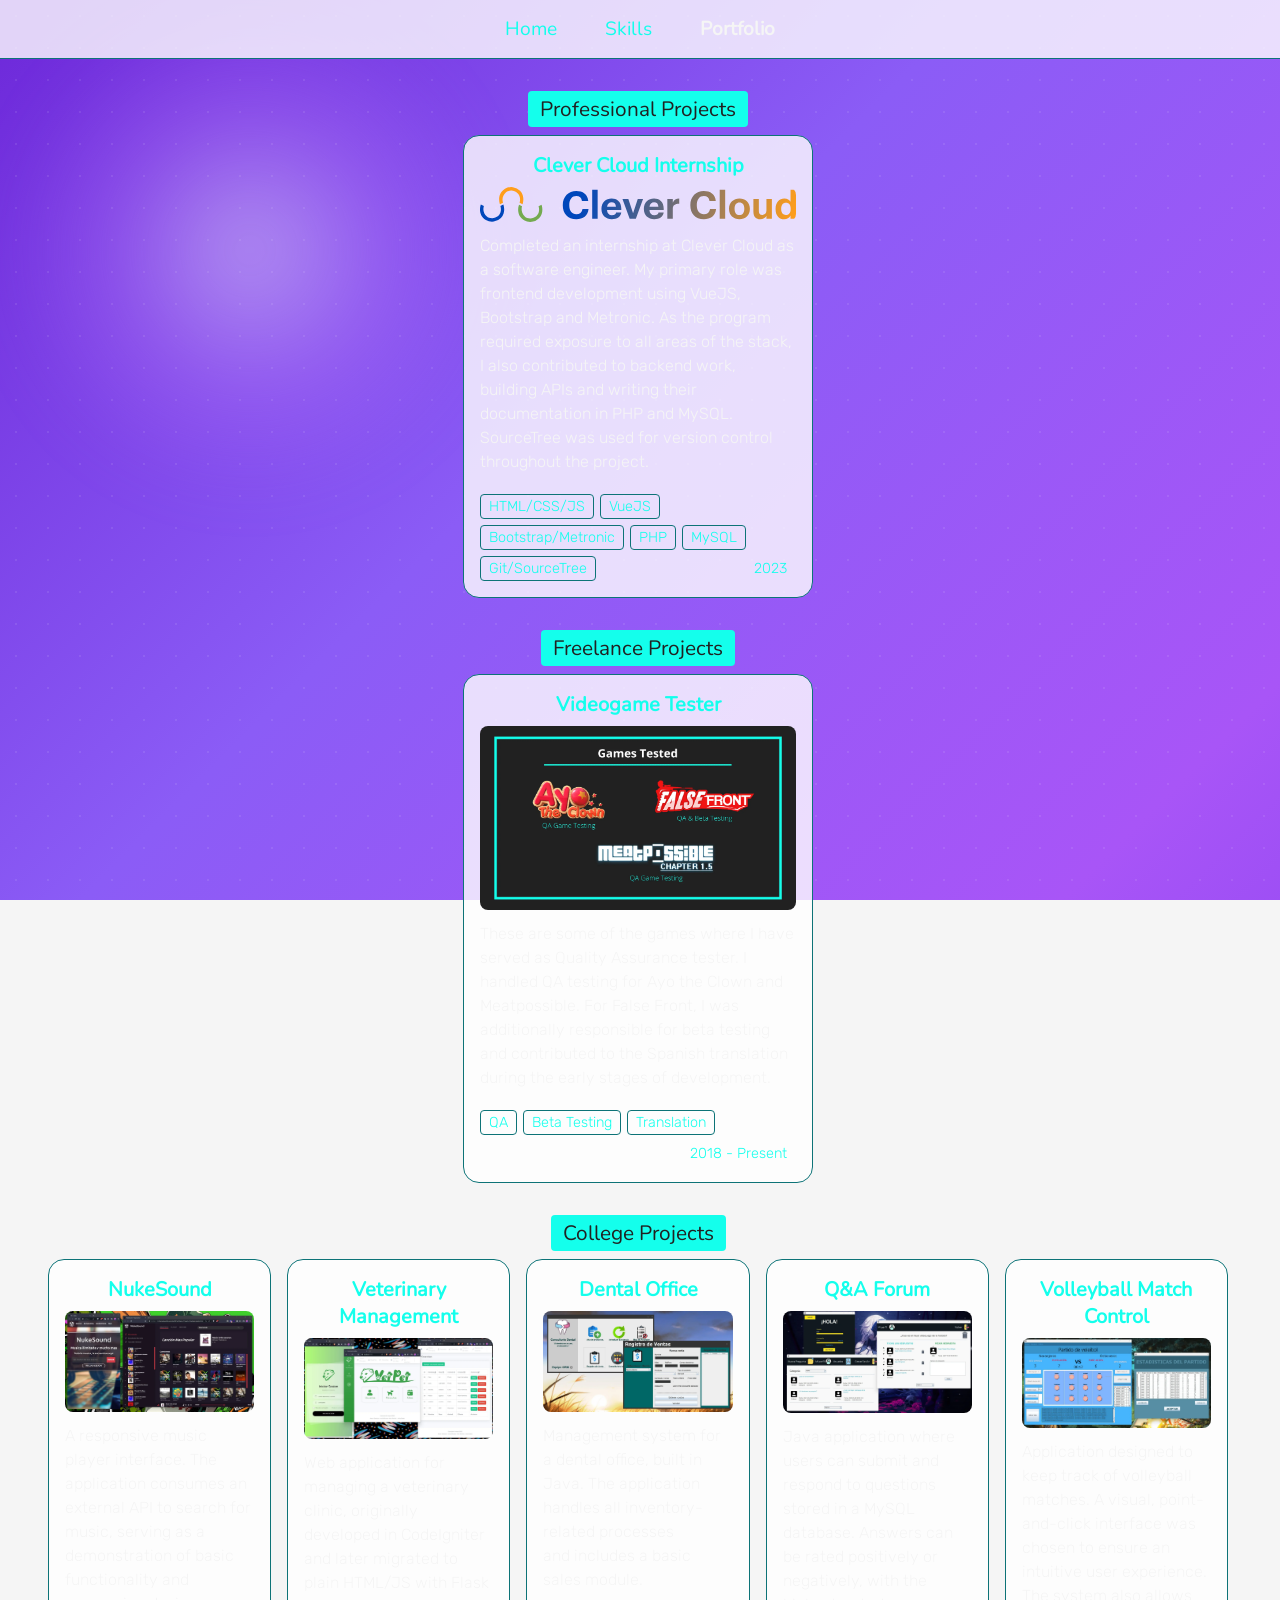
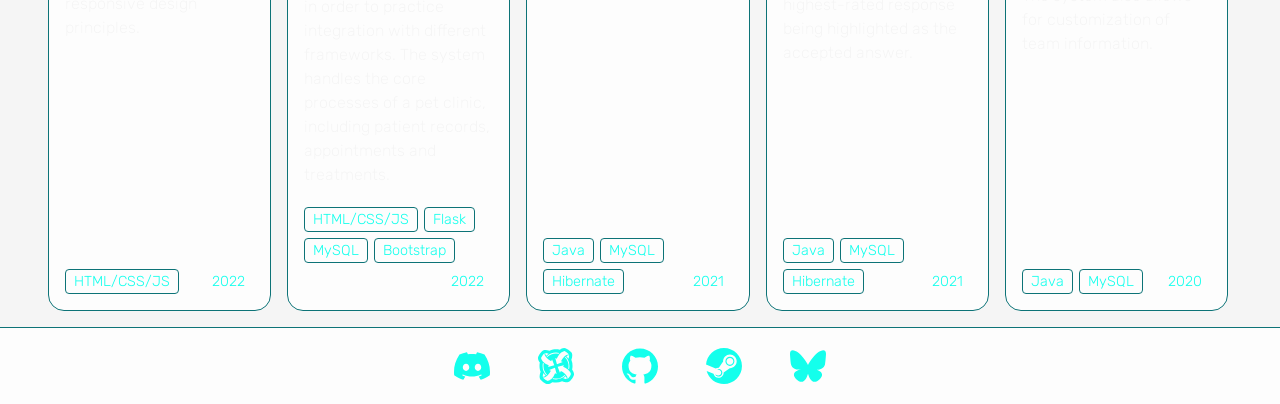
==== portfolio.html @ 5410a44b "Updated portfolio - refactor" ====
﻿<!DOCTYPE html>
<html lang="en">
  <head>
    <meta charset="UTF-8" />
    <meta name="viewport" content="width=device-width, initial-scale=1.0" />
    <meta name="theme-color" content="#212121" media="(prefers-color-scheme: dark)" />
    <meta name="theme-color" content="#f5f5f5" media="(prefers-color-scheme: light)" />
    <link rel="shortcut icon" href="./assets/icons/favicon.ico" type="image/x-icon" />
    <meta property="og:title" content="Lyzz Dev" />
    <meta property="og:url" content="https://www.lyzzcl.dev/" />
    <meta property="og:image" content="https://www.lyzzcl.dev/assets/imgs/OG-Image.webp" />
    <meta property="og:description" content="My Skills & Portfolio" />
    <link rel="stylesheet" href="./css/styles.css" />
    <link rel="stylesheet" href="./css/desktop.css" media="screen and (min-width: 768px)" />
<title>LyzzCL | Portfolio</title>
  </head>
  <body>
    <a href="#main-content" class="skip-link">Skip to main content</a>

    <div class="bg-animation" aria-hidden="true"></div>

    <nav class="navbar" aria-label="Main navigation">
      <a href="./index.html">Home</a>
      <a href="./skills.html">Skills</a>
      <a href="./portfolio.html" aria-current="page">Portfolio</a>
    </nav>

    <main id="main-content" class="page portfolio-page">
      <div class="portfolio-list">
        <section class="portfolio-section">
          <h3>Professional Projects</h3>
          <div class="cards">
            <article class="project-card">
              <h4>Clever Cloud Internship</h4>
              <figure>
                <img src="./assets/imgs/CleverCloudLogo.svg" alt="Clever Cloud Logo" loading="lazy" />
                <figcaption>
                  Completed an internship at Clever Cloud as a software engineer. My primary role was frontend development using VueJS, Bootstrap and Metronic. As the program required exposure to all areas of the stack, I also contributed to backend work, building APIs and writing their documentation in PHP and MySQL. SourceTree was used for version control throughout the project.
                </figcaption>
              </figure>
              <ul>
                <li>HTML/CSS/JS</li>
                <li>VueJS</li>
                <li>Bootstrap/Metronic</li>
                <li>PHP</li>
                <li>MySQL</li>
                <li>Git/SourceTree</li>
                <li>2023</li>
              </ul>
            </article>
          </div>
        </section>

        <section class="portfolio-section">
          <h3>Freelance Projects</h3>
          <div class="cards">
            <article class="project-card">
              <h4>Videogame Tester</h4>
              <figure>
                <img src="./assets/imgs/GameTesting.webp" alt="Image with the logos of some games I have worked on: Ayo the Clown, False Front, Meatpossible Chapter 1.5" />
                <figcaption>
                  These are some of the games where I have served as Quality Assurance tester. I handled QA testing for Ayo the Clown and Meatpossible. For False Front, I was additionally responsible for beta testing and contributed to the Spanish translation during the early stages of development.
                </figcaption>
              </figure>
              <ul>
                <li>QA</li>
                <li>Beta Testing</li>
                <li>Translation</li>
                <li>2018 - Present</li>
              </ul>
            </article>
          </div>
        </section>

        <section class="portfolio-section">
          <h3>College Projects</h3>
          <div class="cards">
            <article class="project-card">
              <h4>NukeSound</h4>
              <figure>
                <img src="./assets/imgs/Nukesound2022.webp" alt="" loading="lazy" />
                <figcaption>
                  A responsive music player interface. The application consumes an external API to search for music, serving as a demonstration of basic functionality and responsive design principles.
                </figcaption>
              </figure>
              <ul>
                <li>HTML/CSS/JS</li>
                <li>2022</li>
              </ul>
            </article>

            <article class="project-card">
              <h4>Veterinary Management</h4>
              <figure>
                <img src="./assets/imgs/VetPet2022.webp" alt="" loading="lazy" />
                <figcaption>
                  Web application for managing a veterinary clinic, originally developed in CodeIgniter and later migrated to plain HTML/JS with Flask in order to practice integration with different frameworks. The system handles the core processes of a pet clinic, including patient records, appointments and treatments.
                </figcaption>
              </figure>
              <ul>
                <li>HTML/CSS/JS</li>
                <li>Flask</li>
                <li>MySQL</li>
                <li>Bootstrap</li>
                <li>2022</li>
              </ul>
            </article>

            <article class="project-card">
              <h4>Dental Office</h4>
              <figure>
                <img src="./assets/imgs/ConsultorioDental2021.webp" alt="" loading="lazy" />
                <figcaption>
                  Management system for a dental office, built in Java. The application handles all inventory-related processes and includes a basic sales module.
                </figcaption>
              </figure>
              <ul>
                <li>Java</li>
                <li>MySQL</li>
                <li>Hibernate</li>
                <li>2021</li>
              </ul>
            </article>

            <article class="project-card">
              <h4>Q&A Forum</h4>
              <figure>
                <img src="./assets/imgs/Foro2021.webp" alt="" loading="lazy" />
                <figcaption>
                  Java application where users can submit and respond to questions stored in a MySQL database. Answers can be rated positively or negatively, with the highest-rated response being highlighted as the accepted answer.
                </figcaption>
              </figure>
              <ul>
                <li>Java</li>
                <li>MySQL</li>
                <li>Hibernate</li>
                <li>2021</li>
              </ul>
            </article>

            <article class="project-card">
              <h4>Volleyball Match Control</h4>
              <figure>
                <img src="./assets/imgs/Voleibol2020.webp" alt="" loading="lazy" />
                <figcaption>
                  Application designed to keep track of volleyball matches. A visual, point-and-click interface was chosen to ensure an intuitive user experience. The system also allows for customization of team information.
                </figcaption>
              </figure>
              <ul>
                <li>Java</li>
                <li>MySQL</li>
                <li>2020</li>
              </ul>
            </article>
          </div>
        </section>
      </div>
    </main>

    <footer class="social-footer" aria-label="Social media">
      <a href="https://discordapp.com/users/348310151486504961" aria-label="Discord">
        <svg><use href="./assets/icons/sprite.svg#icon-discord"/></svg>
      </a>
      <a href="https://www.nexusmods.com/profile/LyzzCL" aria-label="NexusMods">
        <svg><use href="./assets/icons/sprite.svg#icon-nexusmods"/></svg>
      </a>
      <a href="https://github.com/LyzzCL" aria-label="GitHub">
        <svg><use href="./assets/icons/sprite.svg#icon-github"/></svg>
      </a>
      <a href="https://steamcommunity.com/id/zemerith" aria-label="Steam">
        <svg><use href="./assets/icons/sprite.svg#icon-steam"/></svg>
      </a>
      <a href="https://bsky.app/profile/lyzzcl.bsky.social" aria-label="Bluesky">
        <svg><use href="./assets/icons/sprite.svg#icon-bluesky"/></svg>
      </a>
    </footer>

    <script src="main.js" defer></script>
</body>
</html>
---- css/styles.css ----
@font-face {
    font-family: "Nunito";
    font-style: normal;
    font-weight: 400;
    font-display: block;
    src: url("../assets/fonts/nunito-latin.woff2") format("woff2");
}

@font-face {
    font-family: "Rubik";
    font-style: normal;
    font-weight: 300;
    font-display: block;
    src: url("../assets/fonts/rubik-300-latin.woff2") format("woff2");
}

@view-transition {
    navigation: auto;
}

::view-transition-old(root),
::view-transition-new(root) {
    animation-duration: 250ms;
    animation-timing-function: ease;
}

main {
    view-transition-name: main;
}

video,
nav,
.social-footer,
.bg-animation,
.bg-core {
    view-transition-name: none;
}

:root {
    --primary-color: #14ffec;
    --primary-warm-color: #0d7377;
    --dark-color: #212121;
    --light-color: whitesmoke;
    --light-bg: #f5f5f5;
    --title-font: "Nunito", sans-serif;
    --text-font: "Rubik", sans-serif;

    --bg-color: var(--dark-color);
    --text-color: var(--light-color);
    --card-bg: #212121cc;
}

@media (prefers-color-scheme: light) {
    :root {
        --bg-color: var(--light-bg);
        --card-bg: #ffffffcc;
    }
}

@media (prefers-reduced-motion: reduce) {
    *,
    *::before,
    *::after {
        scroll-behavior: auto !important;
        animation-duration: 0.01ms !important;
        animation-iteration-count: 1 !important;
        transition-duration: 0.01ms !important;
    }
}

* {
    margin: 0;
    padding: 0;
    box-sizing: border-box;
    font-family: var(--text-font);
    color: var(--text-color);
    list-style: none;
}

body {
    background-color: var(--bg-color);
    display: flex;
    flex-direction: column;
    min-height: 100dvh;
}

/* Skip link */
.skip-link {
    position: absolute;
    top: -100%;
    left: 8px;
    z-index: 100;
    padding: 8px 16px;
    background: var(--primary-color);
    color: var(--dark-color);
    font-weight: bold;
    border-radius: 0 0 8px 8px;
    text-decoration: none;
}

.skip-link:focus {
    top: 0;
}

/* Background animation */
.bg-animation {
    position: fixed;
    inset: 0;
    z-index: -15;
    overflow: hidden;
    background: linear-gradient(
        135deg,
        #6d28d9 0%,
        #8b5cf6 15%,
        #a855f7 30%,
        #7c3aed 45%,
        #9333ea 60%,
        #c084fc 75%,
        #6d28d9 100%
    );
    background-size: 300% 300%;
    animation: gradient-shift 20s ease infinite;
    will-change: background-position;
}

@keyframes gradient-shift {
    0% {
        background-position: 0% 50%;
    }
    50% {
        background-position: 100% 50%;
    }
    100% {
        background-position: 0% 50%;
    }
}

/* Floating soft orbs */
.bg-animation::before {
    content: "";
    position: absolute;
    width: 500px;
    height: 500px;
    border-radius: 50%;
    background: radial-gradient(
        circle,
        rgba(255, 255, 255, 0.4) 0%,
        rgba(192, 132, 252, 0.25) 40%,
        transparent 70%
    );
    filter: blur(30px);
    animation: orb-1 15s ease-in-out infinite alternate;
    will-change: transform;
}

@keyframes orb-1 {
    0% {
        top: 20%;
        left: 10%;
        transform: scale(1);
    }
    100% {
        top: 60%;
        left: 50%;
        transform: scale(1.3);
    }
}

/* Subtle dot pattern overlay */
.bg-animation::after {
    content: "";
    position: absolute;
    inset: 0;
    background-image: radial-gradient(
        circle,
        rgba(255, 255, 255, 0.15) 1px,
        transparent 1px
    );
    background-size: 32px 32px;
    opacity: 0.6;
}

/* Navbar */
.navbar {
    width: 100%;
    display: flex;
    justify-content: center;
    gap: 32px;
    padding: 12px 16px;
    background: var(--card-bg);
    border-bottom: 1px solid var(--primary-warm-color);
}

.navbar a {
    color: var(--primary-color);
    text-decoration: none;
    font-family: var(--title-font);
    font-size: 1.1rem;
    transition: color 300ms;
}

.navbar a[aria-current="page"] {
    color: var(--light-color);
    font-weight: bold;
}

.navbar a:hover {
    color: var(--primary-warm-color);
}

/* Page layout */
.page {
    flex: 1;
    padding: 12px 16px 80px 16px;
    display: flex;
    flex-direction: column;
    justify-content: center;
    gap: 16px;
}

/* Avatar card */
.avatar-card {
    display: flex;
    justify-content: center;
    align-items: center;
    padding: 20px;
    overflow: hidden;
    contain: size layout;
}

.avatar-card img {
    width: 100%;
    height: 100%;
    object-fit: cover;
    object-position: top;
    border-radius: 12px;
    border: 2px solid var(--primary-warm-color);
}

/* Tech stack */
.tech-stack {
    display: flex;
    flex-wrap: wrap;
    gap: 8px;
    justify-content: center;
}

.tech-item {
    width: 52px;
    height: 52px;
    border-radius: 50%;
    display: flex;
    align-items: center;
    justify-content: center;
    position: relative;
    transition: transform 300ms;
}

.tech-item svg {
    width: 30px;
    height: 30px;
}

.tech-item:hover {
    transform: scale(1.15);
}

.tech-item::after {
    content: attr(aria-label);
    position: absolute;
    top: -28px;
    left: 50%;
    transform: translateX(-50%);
    background: var(--card-bg);
    color: var(--light-color);
    font-size: 0.7rem;
    font-weight: 600;
    padding: 4px 8px;
    border-radius: 4px;
    border: 1px solid var(--primary-warm-color);
    white-space: nowrap;
    opacity: 0;
    pointer-events: none;
    transition: opacity 200ms;
}

.tech-item:hover::after {
    opacity: 1;
}

/* Section card */
.section-card {
    background: var(--card-bg);
    border-radius: 16px;
    padding: 16px 20px;
    border: 1px solid var(--primary-warm-color);
}

.section-card h2 {
    font-family: var(--title-font);
    font-size: 1.6rem;
    font-weight: normal;
    color: var(--primary-color);
    text-align: center;
    margin-bottom: 12px;
}

.section-card p {
    font-size: 1rem;
    margin-bottom: 8px;
    text-align: left;
    line-height: 1.5;
    margin-inline: 12px;
}

.section-card h3 {
    font-family: var(--title-font);
    font-size: 1.2rem;
    color: var(--primary-warm-color);
    text-align: center;
    margin: 16px 0 8px;
}

.section-card p:last-child {
    margin-bottom: 0;
}

.section-card[aria-label="About me"] p + h2 {
    margin-top: 24px;
}

@media (width < 768px) {
    .avatar-card {
        display: none;
    }
}

/* Home page - 2 columns */
.page.home {
    justify-content: flex-start;
    gap: 0;
}

.home-grid {
    display: grid;
    grid-template-columns: 1fr;
    gap: 16px;
    flex: 1;
    align-content: start;
}

/* Languages bar */
.lang-item {
    margin-bottom: 16px;
}

.lang-item:last-child {
    margin-bottom: 0;
}

.lang-item span {
    display: block;
    margin-bottom: 6px;
    font-size: 1rem;
}

.lang-bar {
    display: flex;
    gap: 4px;
}

.lang-bar .segment {
    height: 14px;
    flex: 1;
    border-radius: 4px;
    background: rgba(255, 255, 255, 0.08);
    border: 1px solid var(--primary-warm-color);
    transition: background 300ms;
}

.lang-bar .segment.filled {
    background: var(--primary-color);
    border-color: var(--primary-color);
}

/* Social footer */
.social-footer {
    background: var(--card-bg);
    border-top: 1px solid var(--primary-warm-color);
    padding: 16px;
    display: flex;
    justify-content: center;
    gap: 32px;
    flex-wrap: wrap;
}

.social-footer a {
    position: relative;
    display: flex;
}

.social-footer a svg {
    width: 28px;
    height: 28px;
    transition: transform 300ms;
}

.social-footer a:hover svg {
    transform: scale(1.15);
}

.social-footer a::after {
    content: attr(aria-label);
    position: absolute;
    bottom: 100%;
    left: 50%;
    transform: translateX(-50%);
    margin-bottom: 6px;
    background: var(--card-bg);
    color: var(--light-color);
    font-size: 0.7rem;
    font-weight: 600;
    padding: 4px 8px;
    border-radius: 4px;
    border: 1px solid var(--primary-warm-color);
    white-space: nowrap;
    opacity: 0;
    pointer-events: none;
    transition: opacity 200ms;
}

.social-footer a:hover::after {
    opacity: 1;
}

/* Skills page */
.page.skills-page {
    justify-content: center;
    align-items: center;
}

.skills-grid {
    display: flex;
    flex-direction: column;
    gap: 12px;
    width: 100%;
}

.skills-grid section {
    text-align: center;
}

.skills-grid section h3 {
    font-size: 1.1rem;
    color: var(--dark-color);
    background: var(--primary-color);
    padding: 4px 12px;
    border-radius: 4px;
    display: inline-block;
    margin-bottom: 8px;
}

.skills-grid section ul {
    display: flex;
    flex-wrap: wrap;
    gap: 6px;
    justify-content: center;
}

.skills-grid section ul li {
    display: flex;
    align-items: center;
    gap: 4px;
    padding: 4px 8px;
    border: 1px solid var(--primary-color);
    border-radius: 4px;
    color: var(--primary-color);
    font-weight: 800;
    font-size: 0.85rem;
}

.skills-grid section ul li svg {
    width: 20px;
    height: 20px;
}

/* Portfolio page */
.page.portfolio-page {
    justify-content: flex-start;
    padding-bottom: 0;
}

.portfolio-list {
    display: flex;
    flex-direction: column;
    gap: 16px;
    overflow-y: auto;
    flex: 1;
    padding-right: 4px;
    padding-bottom: 16px;
}

.portfolio-section {
    text-align: center;
}

.portfolio-section h3 {
    font-family: var(--title-font);
    font-size: 1.3rem;
    font-weight: normal;
    color: var(--dark-color);
    background: var(--primary-color);
    padding: 4px 12px;
    border-radius: 4px;
    display: inline-block;
    margin: 8px 0;
}

.portfolio-section .cards {
    display: flex;
    flex-direction: column;
    gap: 16px;
}

.project-card {
    background: var(--card-bg);
    border-radius: 16px;
    padding: 16px;
    border: 1px solid var(--primary-warm-color);
    display: flex;
    flex-direction: column;
}

.project-card h4 {
    font-family: var(--title-font);
    font-size: 1.25rem;
    color: var(--primary-color);
    margin-bottom: 8px;
    text-align: center;
}

.project-card figure {
    margin-bottom: 8px;
}

.project-card figure img {
    width: 100%;
    border-radius: 8px;
    object-fit: contain;
}

.project-card figure figcaption {
    font-size: 1rem;
    text-wrap: pretty;
    margin-top: 8px;
    line-height: 1.5;
    text-align: left;
}

.project-card > ul {
    display: flex;
    flex-wrap: wrap;
    gap: 6px;
    margin-top: auto;
    padding-top: 12px;
}

.project-card > ul li {
    font-size: 0.9rem;
    color: var(--primary-color);
    padding: 3px 8px;
    border-radius: 4px;
    border: 1px solid var(--primary-warm-color);
}

.project-card > ul li:last-child {
    color: var(--primary-color);
    margin-left: auto;
    border-color: transparent;
}
---- css/desktop.css ----
/* Scrollbar */
::-webkit-scrollbar {
    width: 10px;
}

::-webkit-scrollbar-track {
    background: transparent;
}

::-webkit-scrollbar-thumb {
    background: var(--primary-color);
    border-radius: 8px;
}

::-webkit-scrollbar-thumb:hover {
    background: var(--primary-warm-color);
}

/* Navbar */
.navbar {
    gap: 48px;
    padding: 16px 20px;
}

.navbar a {
    font-size: 1.2rem;
}

/* Home page: 3-column grid */
.page.home {
    padding: 24px 48px 16px 48px;
}

.home-grid {
    grid-template-columns: 2fr 1fr 1fr;
    grid-template-rows: 1fr auto auto;
    grid-template-areas:
        "about studies avatar"
        "tech tech avatar"
        "featured languages currently";
    gap: 24px;
}

.home-grid > :nth-child(1) {
    grid-area: about;
}
.home-grid > :nth-child(2) {
    grid-area: studies;
}
.home-grid > :nth-child(3) {
    grid-area: avatar;
}
.home-grid > :nth-child(4) {
    grid-area: tech;
}
.home-grid > :nth-child(5) {
    grid-area: featured;
}
.home-grid > :nth-child(6) {
    grid-area: languages;
}
.home-grid > :nth-child(7) {
    grid-area: currently;
}

/* Social footer */
.social-footer {
    padding: 20px;
    gap: 48px;
}

.social-footer a svg {
    width: 36px;
    height: 36px;
}

.social-footer a:hover svg {
    transform: scale(1.15);
    transition: transform 400ms;
}

/* Skills page */
.page.skills-page {
    padding: 24px 48px;
}

.skills-grid {
    flex-direction: row;
    flex-wrap: wrap;
    justify-content: center;
    gap: 24px;
    max-width: 1100px;
}

.skills-grid section {
    background: var(--card-bg);
    border-radius: 16px;
    padding: 20px;
    border: 1px solid var(--primary-warm-color);
    flex: 1;
    min-width: 280px;
    max-width: 500px;
}

.skills-grid section h3 {
    font-size: 1.2rem;
    margin-bottom: 12px;
}

.skills-grid section ul li {
    font-size: 0.9rem;
}

.skills-grid section ul li svg {
    width: 24px;
    height: 24px;
}

/* Portfolio page */
.page.portfolio-page {
    padding: 24px 48px 0 48px;
}

.portfolio-list {
    flex-direction: row;
    flex-wrap: wrap;
    justify-content: center;
    align-content: flex-start;
    gap: 24px;
}

.portfolio-section {
    width: 100%;
}

.portfolio-section .cards {
    flex-direction: row;
    flex-wrap: wrap;
    justify-content: center;
}

.project-card {
    flex: 1 1 200px;
    max-width: 350px;
}
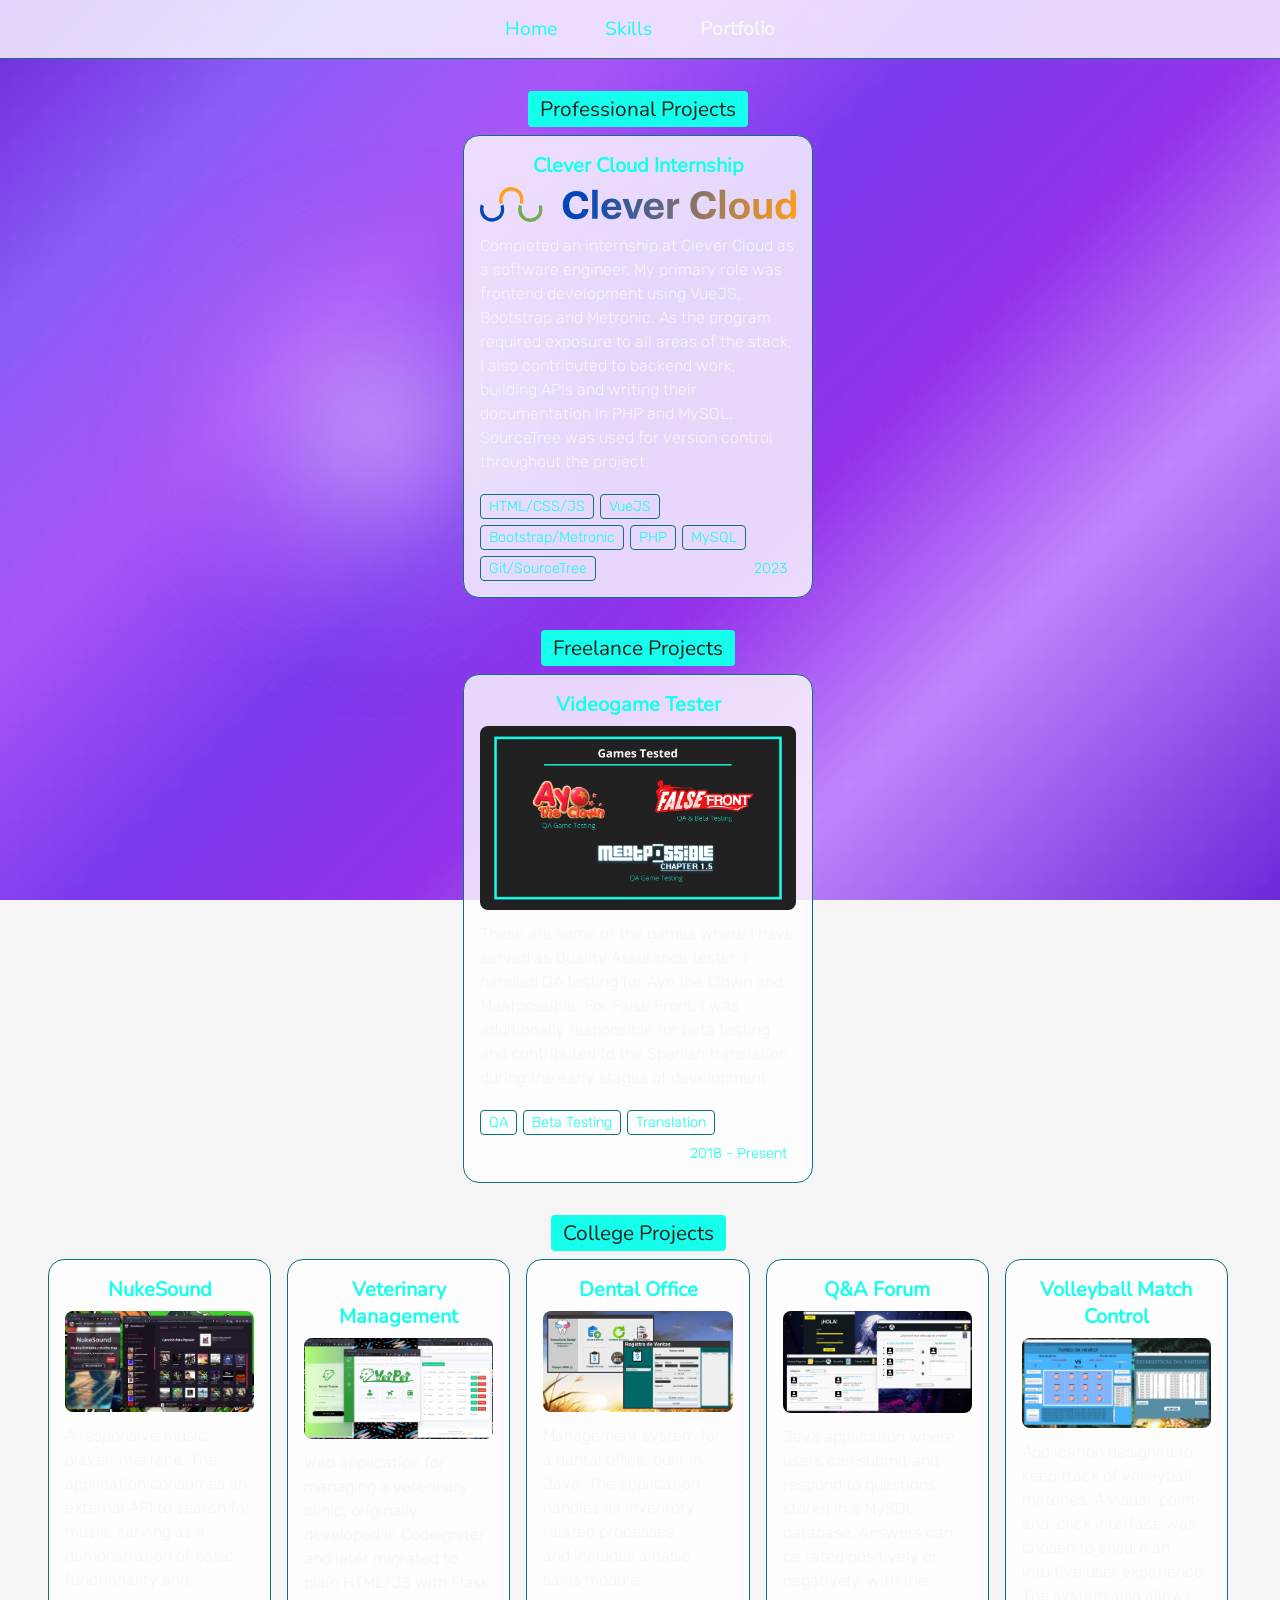
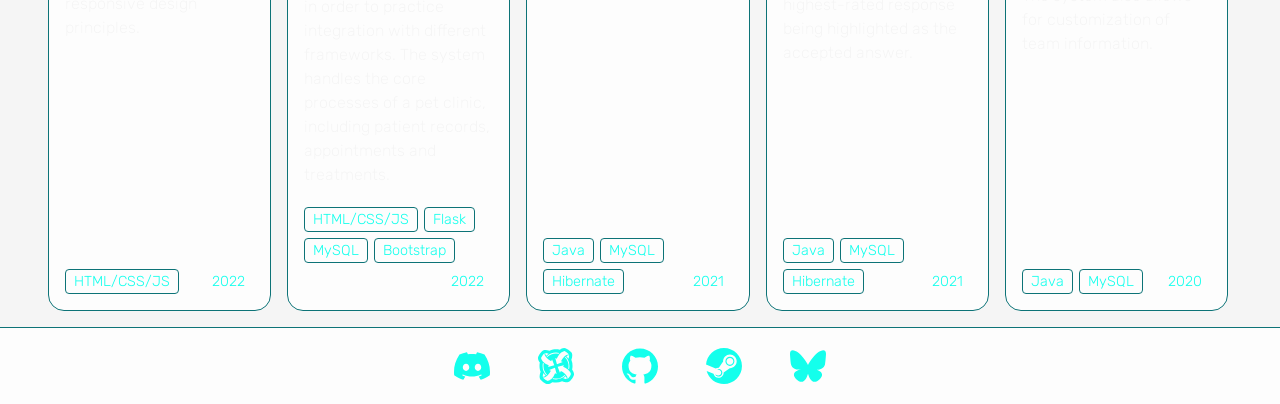
==== commit f95c7a65: "Updated Skills and added loading icon on pages" ====
--- a/portfolio.html
+++ b/portfolio.html
@@ -6,12 +6,16 @@
     <meta name="theme-color" content="#212121" media="(prefers-color-scheme: dark)" />
     <meta name="theme-color" content="#f5f5f5" media="(prefers-color-scheme: light)" />
     <link rel="shortcut icon" href="./assets/icons/favicon.ico" type="image/x-icon" />
+    <link rel="canonical" href="https://www.lyzzcl.dev/portfolio" />
     <meta property="og:title" content="Lyzz Dev" />
-    <meta property="og:url" content="https://www.lyzzcl.dev/" />
+    <meta property="og:url" content="https://www.lyzzcl.dev/portfolio" />
     <meta property="og:image" content="https://www.lyzzcl.dev/assets/imgs/OG-Image.webp" />
     <meta property="og:description" content="My Skills & Portfolio" />
     <link rel="stylesheet" href="./css/styles.css" />
     <link rel="stylesheet" href="./css/desktop.css" media="screen and (min-width: 768px)" />
+    <script>
+      document.documentElement.classList.add("is-main-loading");
+    </script>
 <title>LyzzCL | Portfolio</title>
   </head>
   <body>
@@ -20,10 +24,18 @@
     <div class="bg-animation" aria-hidden="true"></div>
 
     <nav class="navbar" aria-label="Main navigation">
-      <a href="./index.html">Home</a>
-      <a href="./skills.html">Skills</a>
-      <a href="./portfolio.html" aria-current="page">Portfolio</a>
+      <a href="/">Home</a>
+      <a href="/skills">Skills</a>
+      <a href="/portfolio" aria-current="page">Portfolio</a>
     </nav>
+
+    <div class="main-loader" aria-hidden="true">
+        <span></span>
+        <span></span>
+        <span></span>
+        <span></span>
+        <span></span>
+    </div>
 
     <main id="main-content" class="page portfolio-page">
       <div class="portfolio-list">
@@ -178,4 +190,3 @@
     <script src="main.js" defer></script>
 </body>
 </html>
-
--- a/css/styles.css
+++ b/css/styles.css
@@ -14,18 +14,9 @@
     src: url("../assets/fonts/rubik-300-latin.woff2") format("woff2");
 }
 
-@view-transition {
-    navigation: auto;
-}
-
-::view-transition-old(root),
-::view-transition-new(root) {
-    animation-duration: 250ms;
-    animation-timing-function: ease;
-}
-
 main {
-    view-transition-name: main;
+  position: relative;
+  isolation: isolate;
 }
 
 video,
@@ -104,66 +95,59 @@
 
 /* Background animation */
 .bg-animation {
-    position: fixed;
-    inset: 0;
-    z-index: -15;
-    overflow: hidden;
-    background: linear-gradient(
-        135deg,
-        #6d28d9 0%,
-        #8b5cf6 15%,
-        #a855f7 30%,
-        #7c3aed 45%,
-        #9333ea 60%,
-        #c084fc 75%,
-        #6d28d9 100%
-    );
-    background-size: 300% 300%;
-    animation: gradient-shift 20s ease infinite;
-    will-change: background-position;
-}
-
-@keyframes gradient-shift {
-    0% {
-        background-position: 0% 50%;
-    }
-    50% {
-        background-position: 100% 50%;
-    }
-    100% {
-        background-position: 0% 50%;
-    }
-}
-
-/* Floating soft orbs */
+  position: fixed;
+  inset: 0;
+  z-index: -15;
+  overflow: hidden;
+  background: linear-gradient(
+    135deg,
+    #6d28d9 0%,
+    #8b5cf6 15%,
+    #a855f7 30%,
+    #7c3aed 45%,
+    #9333ea 60%,
+    #c084fc 75%,
+    #6d28d9 100%
+  );
+}
+
 .bg-animation::before {
-    content: "";
-    position: absolute;
-    width: 500px;
-    height: 500px;
-    border-radius: 50%;
-    background: radial-gradient(
-        circle,
-        rgba(255, 255, 255, 0.4) 0%,
-        rgba(192, 132, 252, 0.25) 40%,
-        transparent 70%
-    );
-    filter: blur(30px);
-    animation: orb-1 15s ease-in-out infinite alternate;
-    will-change: transform;
+  content: "";
+  position: absolute;
+  top: 20%;
+  left: 10%;
+  width: 500px;
+  height: 500px;
+  border-radius: 50%;
+  background: radial-gradient(
+    circle,
+    rgba(255, 255, 255, 0.4) 0%,
+    rgba(192, 132, 252, 0.25) 40%,
+    transparent 70%
+  );
+  filter: blur(30px);
+  transform: translate3d(0, 0, 0) scale(1);
+  animation: orb-1 15s ease-in-out infinite alternate;
+  will-change: transform;
 }
 
 @keyframes orb-1 {
-    0% {
-        top: 20%;
-        left: 10%;
-        transform: scale(1);
-    }
-    100% {
-        top: 60%;
-        left: 50%;
-        transform: scale(1.3);
-    }
+  100% {
+    transform: translate3d(40vw, 40vh, 0) scale(1.3);
+  }
+}
+
+.bg-animation::after {
+  content: "";
+  position: absolute;
+  inset: 0;
+  background-image: radial-gradient(
+    circle,
+    rgba(255, 255, 255, 0.15) 1px,
+    transparent 1px
+  );
+  background-size: 32px 32px;
+  opacity: 0.6;
 }
 
 /* Subtle dot pattern overlay */
@@ -484,6 +468,10 @@
     height: 20px;
 }
 
+.skills-section-full {
+    width: 100%;
+}
+
 /* Portfolio page */
 .page.portfolio-page {
     justify-content: flex-start;
@@ -578,3 +566,86 @@
     margin-left: auto;
     border-color: transparent;
 }
+
+.main-loader {
+    position: fixed;
+    inset: 0;
+    z-index: 9999;
+    display: flex;
+    justify-content: center;
+    align-items: center;
+    gap: 12px;
+    min-height: 300px;
+    opacity: 0;
+    visibility: hidden;
+    pointer-events: none;
+    transition:
+        opacity 80ms ease,
+        visibility 80ms ease;
+}
+
+html.is-main-loading .main-loader,
+html.is-main-navigating .main-loader {
+    opacity: 1;
+    visibility: visible;
+    transition: none;
+}
+
+html.is-main-loading .bg-animation,
+html.is-main-navigating .bg-animation {
+    z-index: 100;
+}
+
+html.is-main-loading .navbar,
+html.is-main-navigating .navbar {
+    position: relative;
+    z-index: 200;
+}
+
+html.is-main-loading .social-footer,
+html.is-main-navigating .social-footer {
+    position: relative;
+    z-index: 200;
+}
+
+.main-loader span {
+    display: block;
+    width: 14px;
+    height: 14px;
+    border-radius: 50%;
+    border: none;
+    outline: none;
+    background: #14ffec;
+    box-shadow: 0 0 10px rgba(20, 255, 236, 0.35);
+    animation-name: loader-wave;
+    animation-duration: 700ms;
+    animation-timing-function: ease-in-out;
+    animation-iteration-count: infinite;
+}
+
+.main-loader span:nth-child(2) { animation-delay: 100ms; }
+.main-loader span:nth-child(3) { animation-delay: 200ms; }
+.main-loader span:nth-child(4) { animation-delay: 300ms; }
+.main-loader span:nth-child(5) { animation-delay: 400ms; }
+
+@keyframes loader-wave {
+    0% {
+        transform: translate3d(0, 0, 0);
+    }
+    30% {
+        transform: translate3d(0, -14px, 0);
+    }
+    60% {
+        transform: translate3d(0, 0, 0);
+    }
+    100% {
+        transform: translate3d(0, 0, 0);
+    }
+}
+
+@media (prefers-reduced-motion: reduce) {
+  .main-loader span {
+    animation-duration: 700ms !important;
+    animation-iteration-count: infinite !important;
+  }
+}
--- a/css/desktop.css
+++ b/css/desktop.css
@@ -99,7 +99,6 @@
     border: 1px solid var(--primary-warm-color);
     flex: 1;
     min-width: 280px;
-    max-width: 500px;
 }
 
 .skills-grid section h3 {
@@ -114,6 +113,12 @@
 .skills-grid section ul li svg {
     width: 24px;
     height: 24px;
+}
+
+.skills-section-full {
+    flex: none;
+    width: 100%;
+    max-width: 100%;
 }
 
 /* Portfolio page */
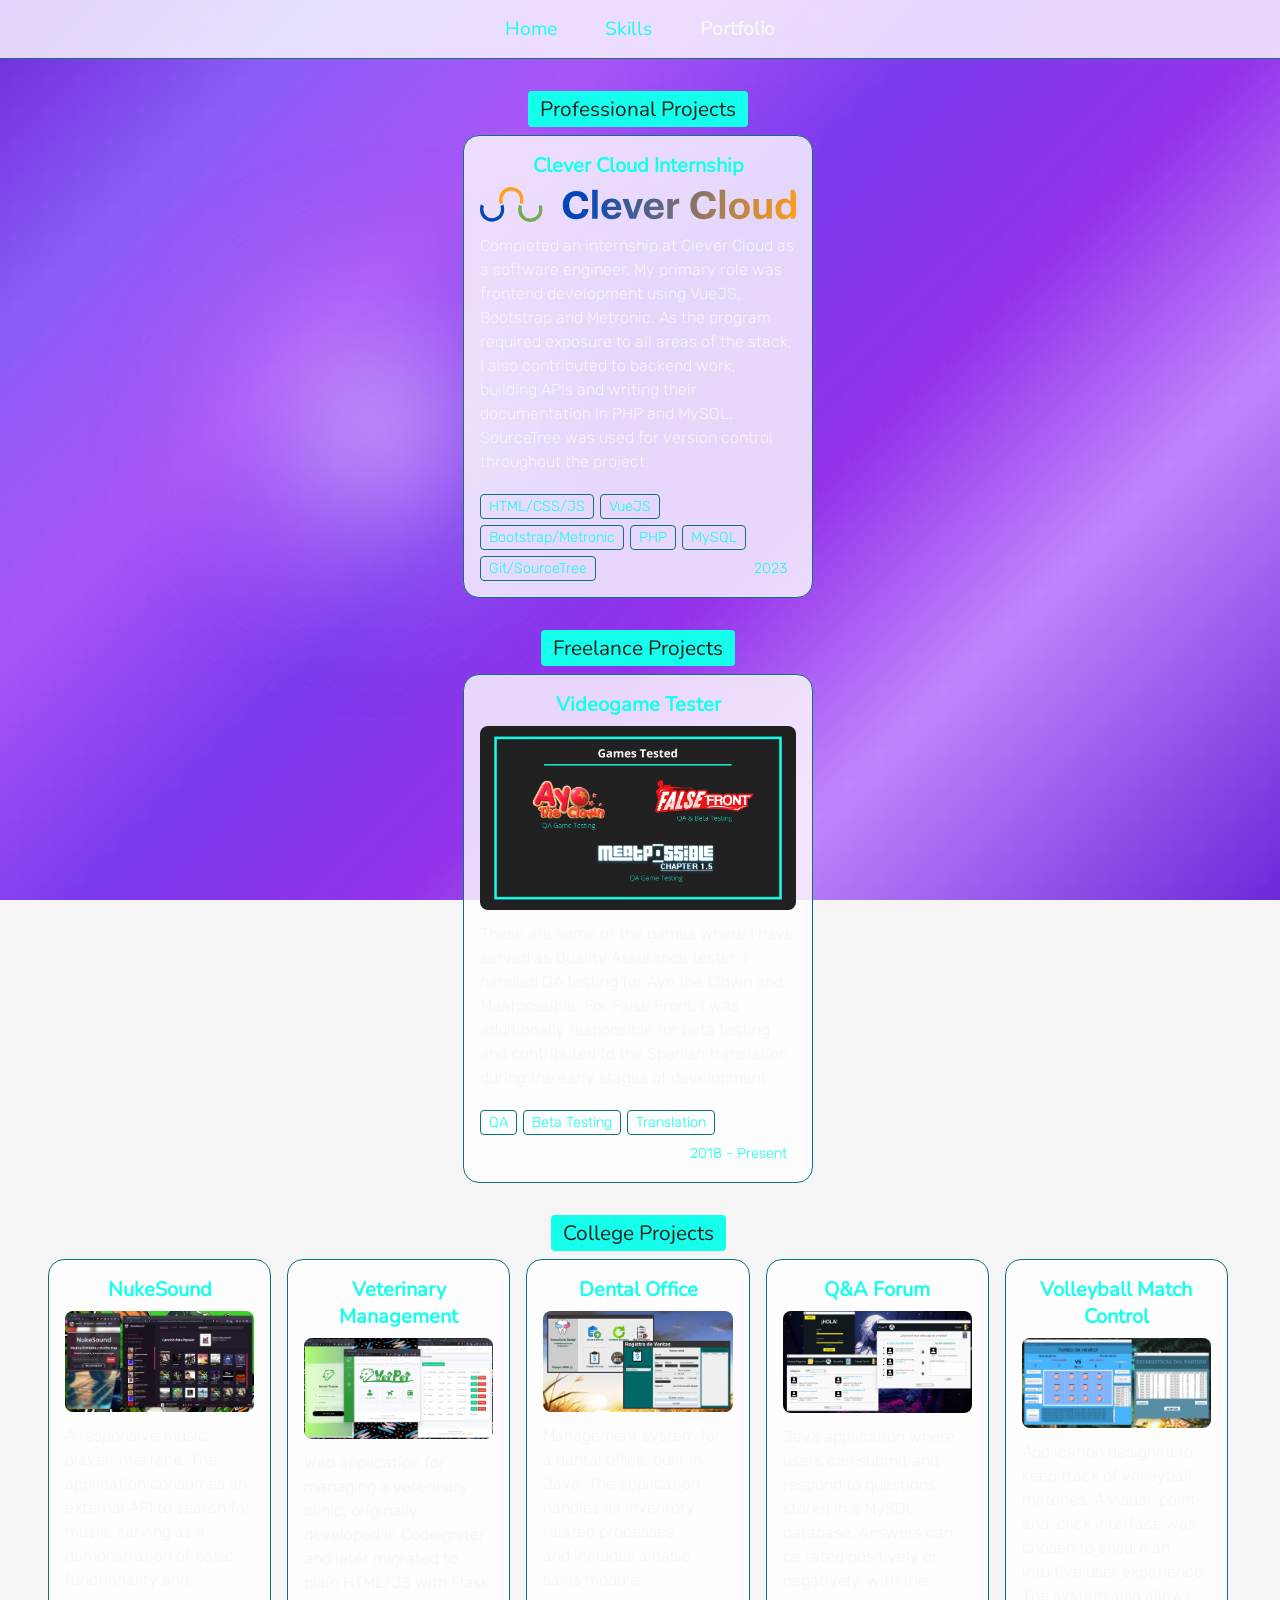
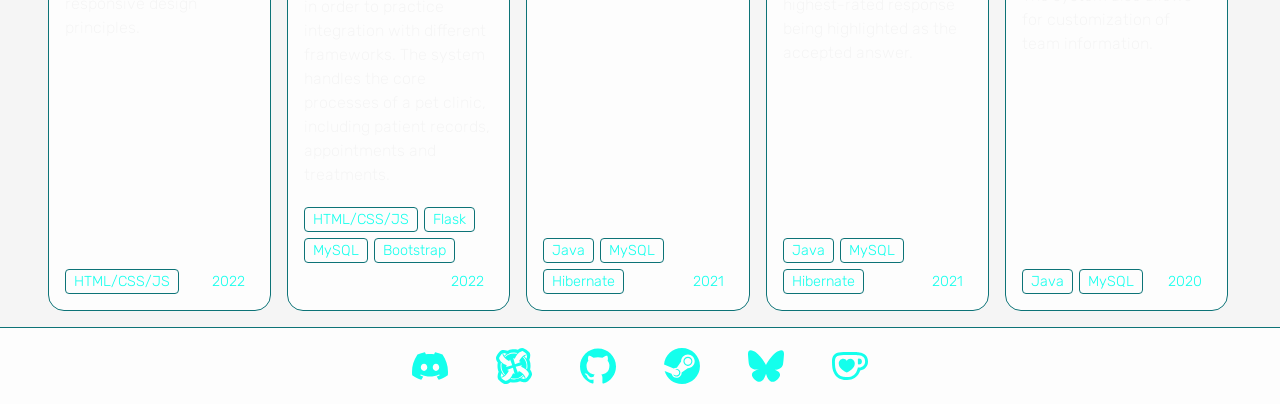
==== commit 0c8e99b9: "fixed icons" ====
--- a/portfolio.html
+++ b/portfolio.html
@@ -185,6 +185,9 @@
       <a href="https://bsky.app/profile/lyzzcl.bsky.social" aria-label="Bluesky">
         <svg><use href="./assets/icons/sprite.svg#icon-bluesky"/></svg>
       </a>
+      <a href="https://ko-fi.com/lyzzcl" aria-label="Ko-fi">
+        <svg><use href="./assets/icons/sprite.svg#icon-kofi"/></svg>
+      </a>
     </footer>
 
     <script src="main.js" defer></script>
--- a/css/styles.css
+++ b/css/styles.css
@@ -432,6 +432,10 @@
 
 .skills-grid section {
     text-align: center;
+    background: var(--card-bg);
+    border-radius: 16px;
+    padding: 20px;
+    border: 1px solid var(--primary-warm-color);
 }
 
 .skills-grid section h3 {
@@ -448,12 +452,12 @@
     display: flex;
     flex-wrap: wrap;
     gap: 6px;
-    justify-content: center;
 }
 
 .skills-grid section ul li {
     display: flex;
     align-items: center;
+    justify-content: center;
     gap: 4px;
     padding: 4px 8px;
     border: 1px solid var(--primary-color);
@@ -461,6 +465,8 @@
     color: var(--primary-color);
     font-weight: 800;
     font-size: 0.85rem;
+    flex: 1 0 auto;
+    min-width: fit-content;
 }
 
 .skills-grid section ul li svg {
--- a/css/desktop.css
+++ b/css/desktop.css
@@ -93,10 +93,6 @@
 }
 
 .skills-grid section {
-    background: var(--card-bg);
-    border-radius: 16px;
-    padding: 20px;
-    border: 1px solid var(--primary-warm-color);
     flex: 1;
     min-width: 280px;
 }
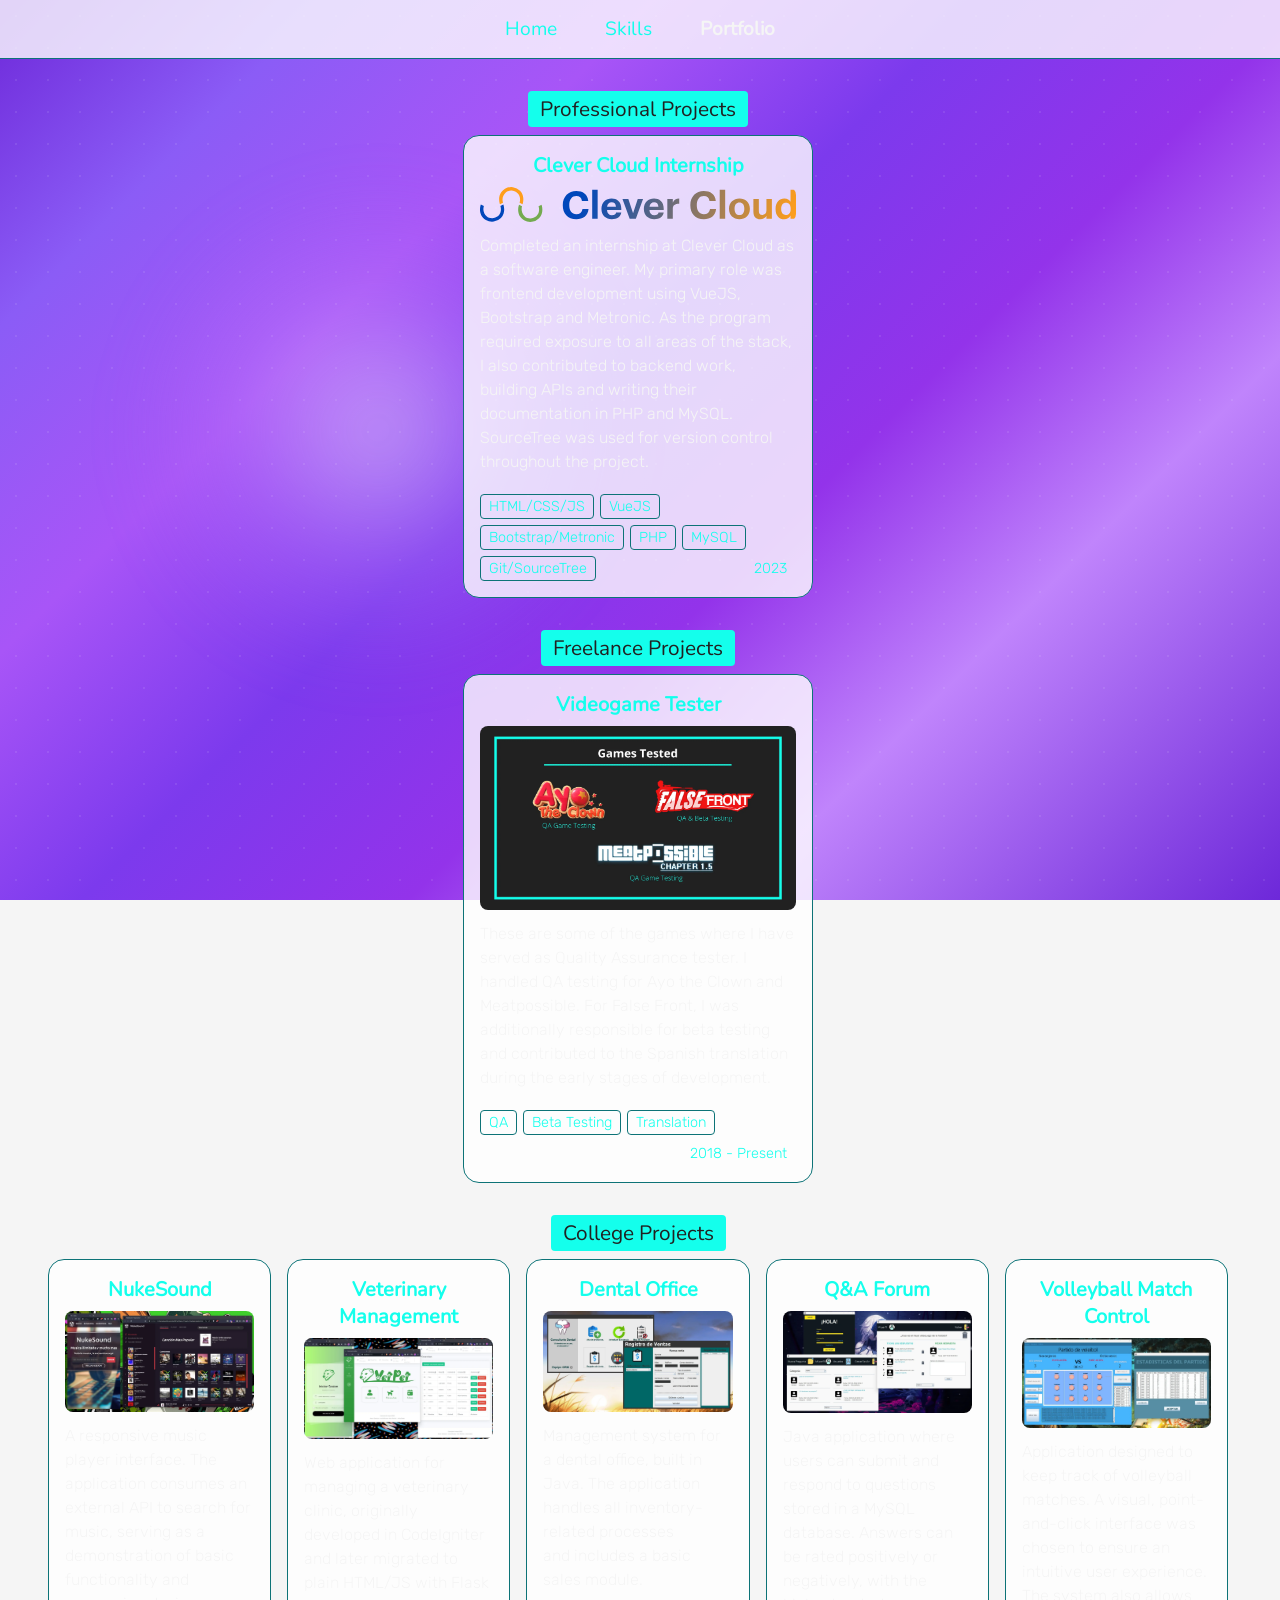
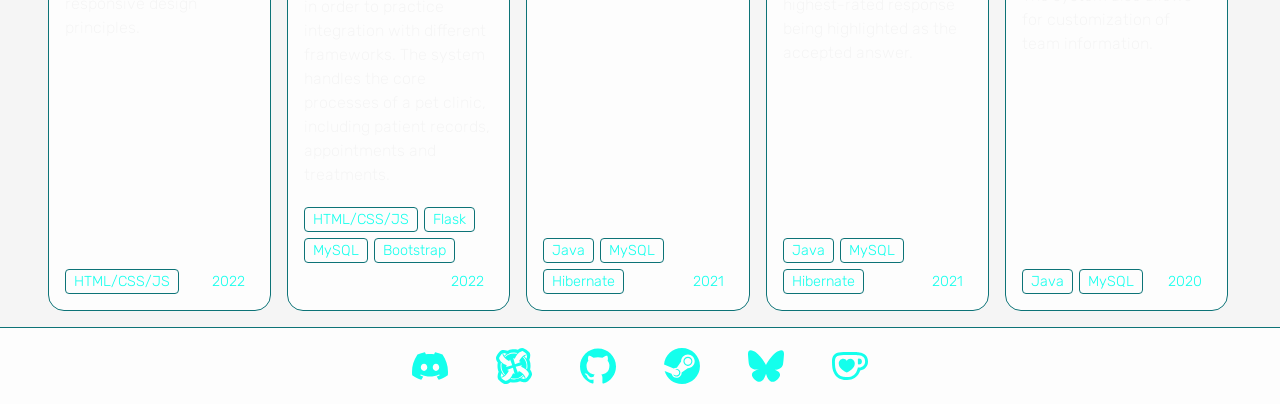
==== commit 2660b6ad: "Removed loading elements and reverted back to view transitions" ====
--- a/portfolio.html
+++ b/portfolio.html
@@ -13,9 +13,6 @@
     <meta property="og:description" content="My Skills & Portfolio" />
     <link rel="stylesheet" href="./css/styles.css" />
     <link rel="stylesheet" href="./css/desktop.css" media="screen and (min-width: 768px)" />
-    <script>
-      document.documentElement.classList.add("is-main-loading");
-    </script>
 <title>LyzzCL | Portfolio</title>
   </head>
   <body>
@@ -28,14 +25,6 @@
       <a href="/skills">Skills</a>
       <a href="/portfolio" aria-current="page">Portfolio</a>
     </nav>
-
-    <div class="main-loader" aria-hidden="true">
-        <span></span>
-        <span></span>
-        <span></span>
-        <span></span>
-        <span></span>
-    </div>
 
     <main id="main-content" class="page portfolio-page">
       <div class="portfolio-list">
--- a/css/styles.css
+++ b/css/styles.css
@@ -12,6 +12,26 @@
     font-weight: 300;
     font-display: block;
     src: url("../assets/fonts/rubik-300-latin.woff2") format("woff2");
+}
+
+@view-transition {
+    navigation: auto;
+}
+
+::view-transition-old(root),
+::view-transition-new(root) {
+    animation-duration: 250ms;
+    animation-timing-function: ease;
+}
+
+main {
+    view-transition-name: main;
+}
+
+nav,
+.social-footer,
+.bg-animation {
+    view-transition-name: none;
 }
 
 main {
@@ -573,85 +593,4 @@
     border-color: transparent;
 }
 
-.main-loader {
-    position: fixed;
-    inset: 0;
-    z-index: 9999;
-    display: flex;
-    justify-content: center;
-    align-items: center;
-    gap: 12px;
-    min-height: 300px;
-    opacity: 0;
-    visibility: hidden;
-    pointer-events: none;
-    transition:
-        opacity 80ms ease,
-        visibility 80ms ease;
-}
-
-html.is-main-loading .main-loader,
-html.is-main-navigating .main-loader {
-    opacity: 1;
-    visibility: visible;
-    transition: none;
-}
-
-html.is-main-loading .bg-animation,
-html.is-main-navigating .bg-animation {
-    z-index: 100;
-}
-
-html.is-main-loading .navbar,
-html.is-main-navigating .navbar {
-    position: relative;
-    z-index: 200;
-}
-
-html.is-main-loading .social-footer,
-html.is-main-navigating .social-footer {
-    position: relative;
-    z-index: 200;
-}
-
-.main-loader span {
-    display: block;
-    width: 14px;
-    height: 14px;
-    border-radius: 50%;
-    border: none;
-    outline: none;
-    background: #14ffec;
-    box-shadow: 0 0 10px rgba(20, 255, 236, 0.35);
-    animation-name: loader-wave;
-    animation-duration: 700ms;
-    animation-timing-function: ease-in-out;
-    animation-iteration-count: infinite;
-}
-
-.main-loader span:nth-child(2) { animation-delay: 100ms; }
-.main-loader span:nth-child(3) { animation-delay: 200ms; }
-.main-loader span:nth-child(4) { animation-delay: 300ms; }
-.main-loader span:nth-child(5) { animation-delay: 400ms; }
-
-@keyframes loader-wave {
-    0% {
-        transform: translate3d(0, 0, 0);
-    }
-    30% {
-        transform: translate3d(0, -14px, 0);
-    }
-    60% {
-        transform: translate3d(0, 0, 0);
-    }
-    100% {
-        transform: translate3d(0, 0, 0);
-    }
-}
-
-@media (prefers-reduced-motion: reduce) {
-  .main-loader span {
-    animation-duration: 700ms !important;
-    animation-iteration-count: infinite !important;
-  }
-}
+
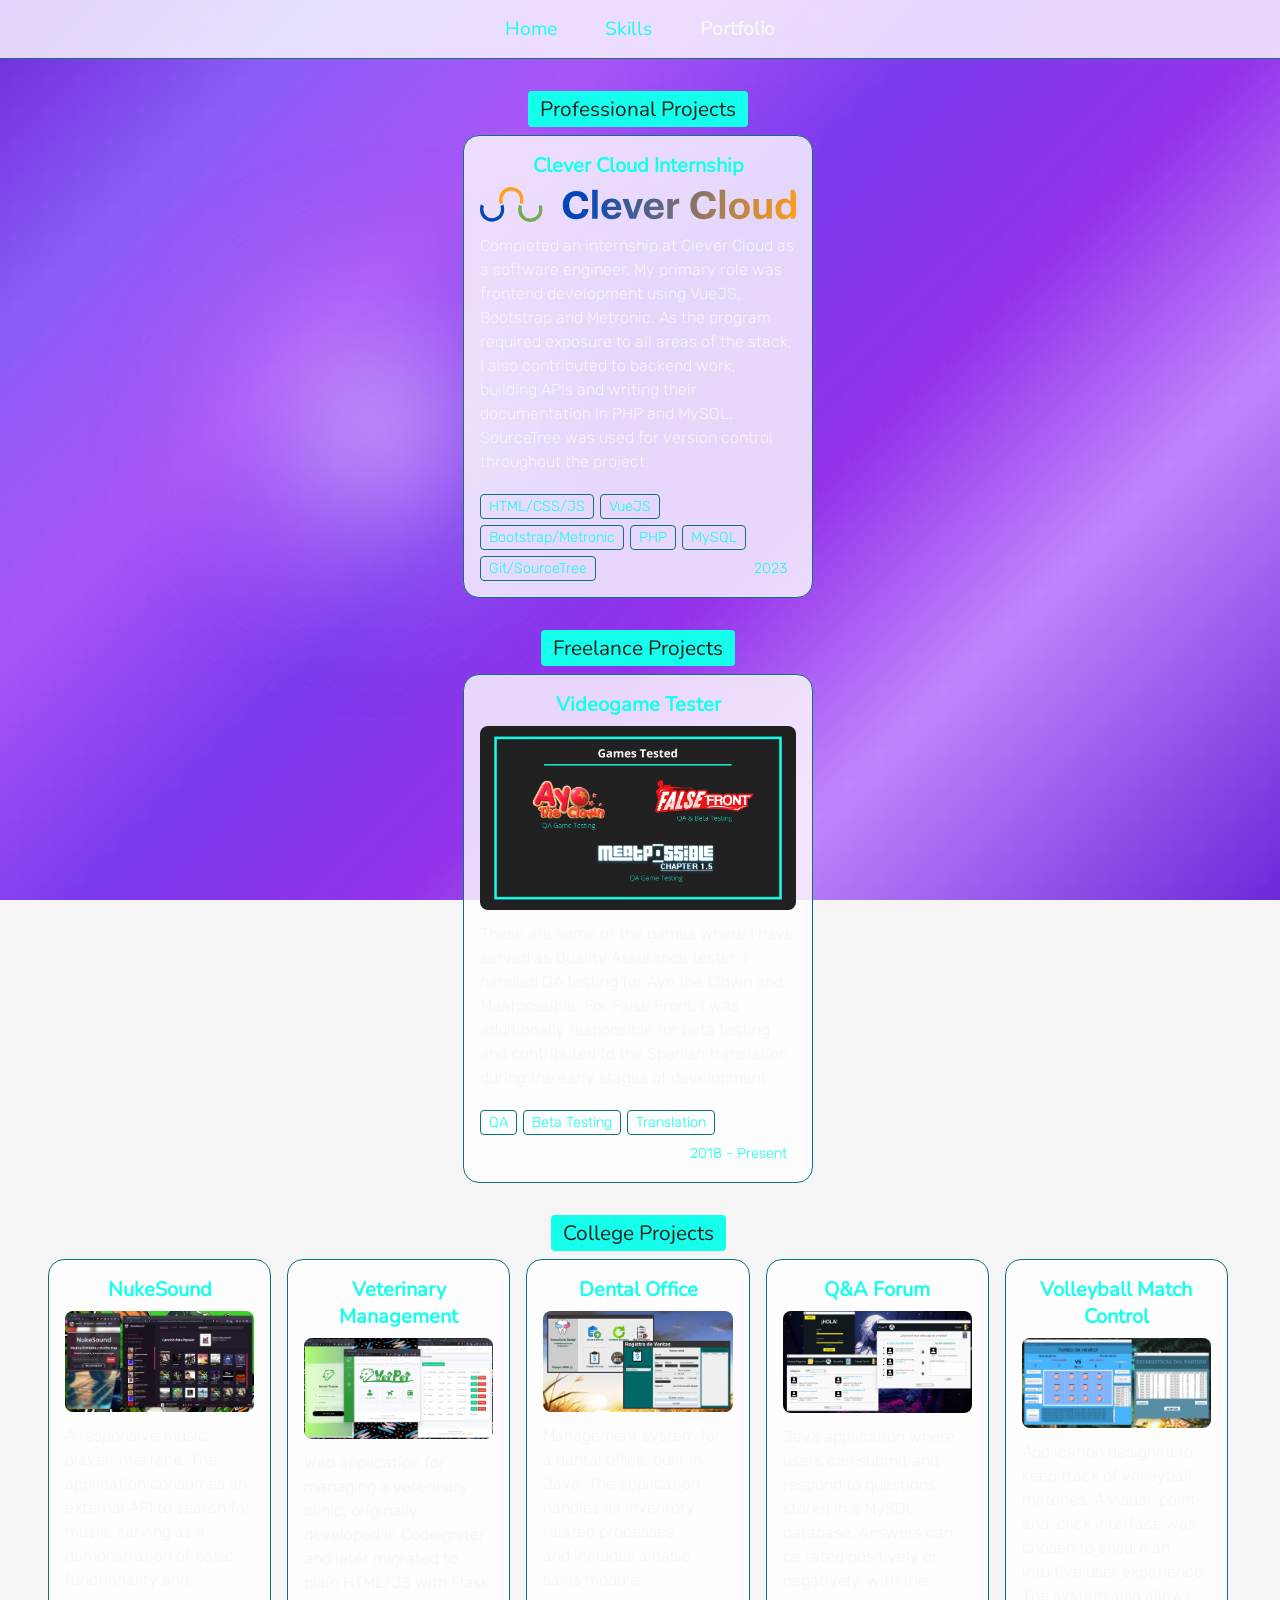
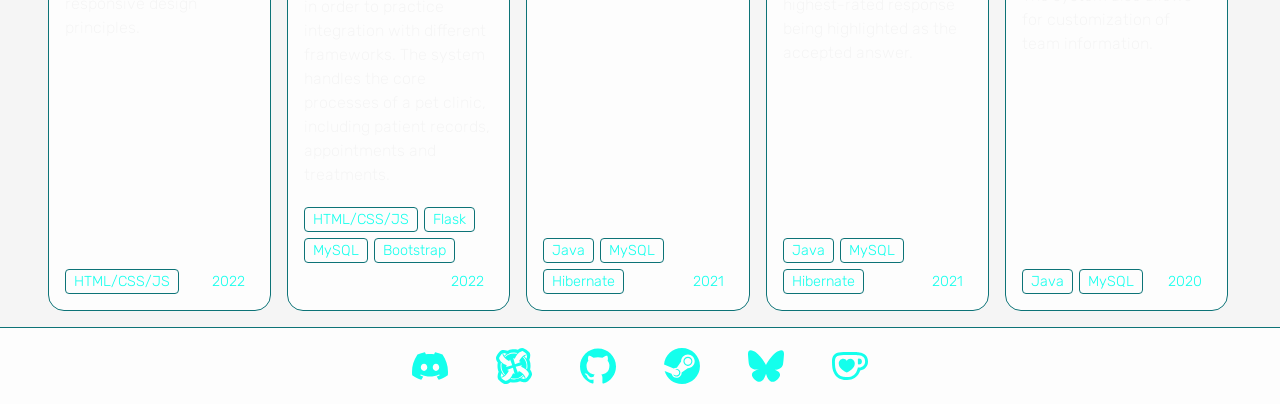
==== commit 347c8811: "Revert "Removed loading elements and reverted back to view transitions" This reverts commit 2660b6ad" ====
--- a/portfolio.html
+++ b/portfolio.html
@@ -13,6 +13,9 @@
     <meta property="og:description" content="My Skills & Portfolio" />
     <link rel="stylesheet" href="./css/styles.css" />
     <link rel="stylesheet" href="./css/desktop.css" media="screen and (min-width: 768px)" />
+    <script>
+      document.documentElement.classList.add("is-main-loading");
+    </script>
 <title>LyzzCL | Portfolio</title>
   </head>
   <body>
@@ -25,6 +28,14 @@
       <a href="/skills">Skills</a>
       <a href="/portfolio" aria-current="page">Portfolio</a>
     </nav>
+
+    <div class="main-loader" aria-hidden="true">
+        <span></span>
+        <span></span>
+        <span></span>
+        <span></span>
+        <span></span>
+    </div>
 
     <main id="main-content" class="page portfolio-page">
       <div class="portfolio-list">
--- a/css/styles.css
+++ b/css/styles.css
@@ -12,26 +12,6 @@
     font-weight: 300;
     font-display: block;
     src: url("../assets/fonts/rubik-300-latin.woff2") format("woff2");
-}
-
-@view-transition {
-    navigation: auto;
-}
-
-::view-transition-old(root),
-::view-transition-new(root) {
-    animation-duration: 250ms;
-    animation-timing-function: ease;
-}
-
-main {
-    view-transition-name: main;
-}
-
-nav,
-.social-footer,
-.bg-animation {
-    view-transition-name: none;
 }
 
 main {
@@ -593,4 +573,85 @@
     border-color: transparent;
 }
 
-
+.main-loader {
+    position: fixed;
+    inset: 0;
+    z-index: 9999;
+    display: flex;
+    justify-content: center;
+    align-items: center;
+    gap: 12px;
+    min-height: 300px;
+    opacity: 0;
+    visibility: hidden;
+    pointer-events: none;
+    transition:
+        opacity 80ms ease,
+        visibility 80ms ease;
+}
+
+html.is-main-loading .main-loader,
+html.is-main-navigating .main-loader {
+    opacity: 1;
+    visibility: visible;
+    transition: none;
+}
+
+html.is-main-loading .bg-animation,
+html.is-main-navigating .bg-animation {
+    z-index: 100;
+}
+
+html.is-main-loading .navbar,
+html.is-main-navigating .navbar {
+    position: relative;
+    z-index: 200;
+}
+
+html.is-main-loading .social-footer,
+html.is-main-navigating .social-footer {
+    position: relative;
+    z-index: 200;
+}
+
+.main-loader span {
+    display: block;
+    width: 14px;
+    height: 14px;
+    border-radius: 50%;
+    border: none;
+    outline: none;
+    background: #14ffec;
+    box-shadow: 0 0 10px rgba(20, 255, 236, 0.35);
+    animation-name: loader-wave;
+    animation-duration: 700ms;
+    animation-timing-function: ease-in-out;
+    animation-iteration-count: infinite;
+}
+
+.main-loader span:nth-child(2) { animation-delay: 100ms; }
+.main-loader span:nth-child(3) { animation-delay: 200ms; }
+.main-loader span:nth-child(4) { animation-delay: 300ms; }
+.main-loader span:nth-child(5) { animation-delay: 400ms; }
+
+@keyframes loader-wave {
+    0% {
+        transform: translate3d(0, 0, 0);
+    }
+    30% {
+        transform: translate3d(0, -14px, 0);
+    }
+    60% {
+        transform: translate3d(0, 0, 0);
+    }
+    100% {
+        transform: translate3d(0, 0, 0);
+    }
+}
+
+@media (prefers-reduced-motion: reduce) {
+  .main-loader span {
+    animation-duration: 700ms !important;
+    animation-iteration-count: infinite !important;
+  }
+}
